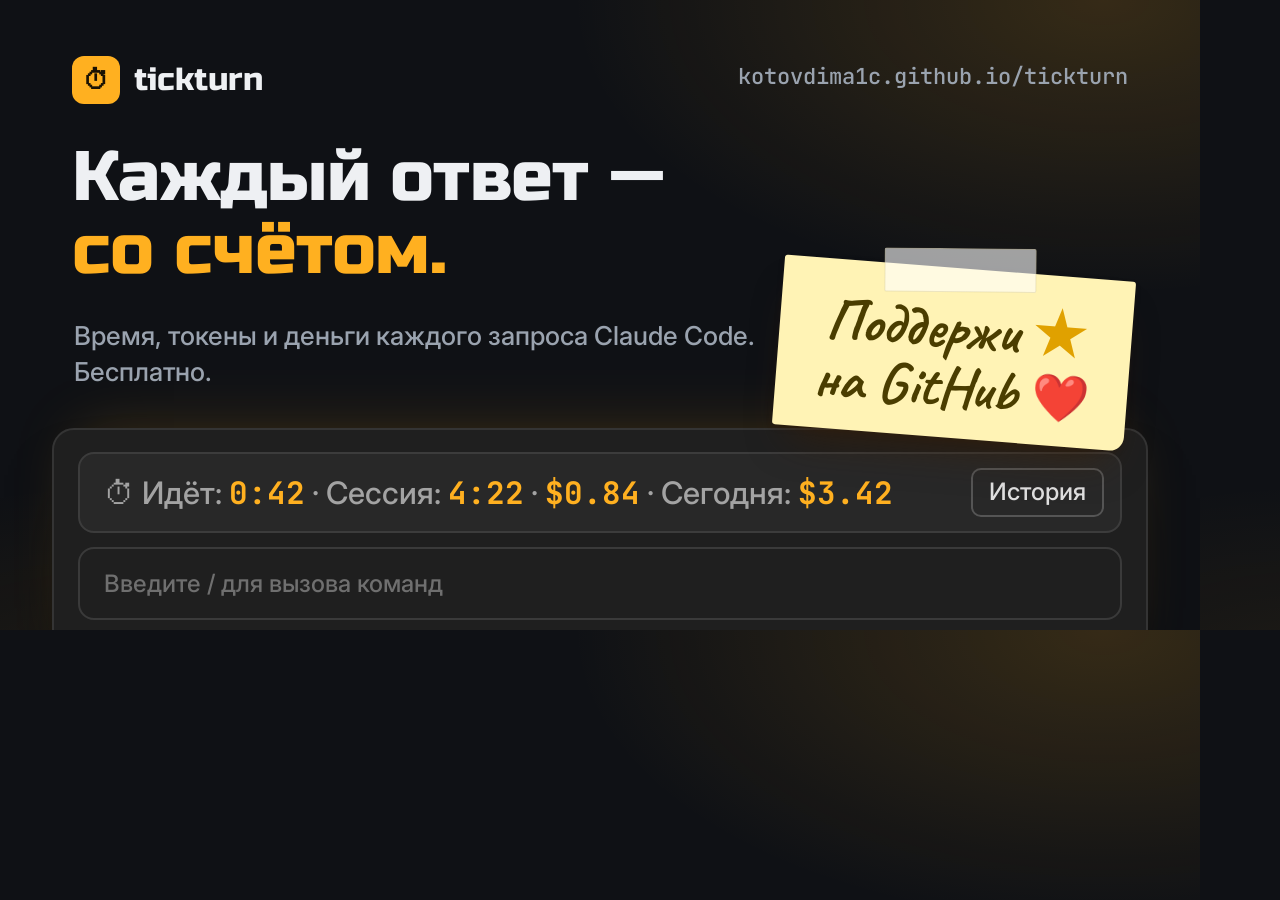
==== tools/og/og.html @ ff894da5 "Landing page and link preview; repair turns written without an end time; version 0.6.1 - docs/index." ====
<!doctype html>
<html lang="ru">
<head>
<meta charset="utf-8">
<!-- Баннер превью ссылки tickturn: 1200×630. Перерисовать: tools/og/render.ps1 → docs/og.png
     Правила — promo-playbook/playbook/02-banner.md. -->
<link href="https://fonts.googleapis.com/css2?family=Russo+One&family=Inter:wght@500;600&family=JetBrains+Mono:wght@500;700&family=Caveat:wght@700&display=block" rel="stylesheet">
<link href="sticker.css" rel="stylesheet">
<style>
  /* Палитра: ночной терминал #0f1115 и янтарь счётчика #ffb020. Метафора: таксометр — секунды тикают, сумма растёт.
     Композиция: заголовок сверху, полоса tickturn крупно снизу во всю ширину, стикер на её углу. */
  :root {
    --bg: #0f1115;
    --ink: #eef0f3;
    --ink-soft: #9aa3af;
    --accent: #ffb020;
    --accent-ink: #1a1203;

    --display: "Russo One", "Segoe UI", sans-serif;
    --body: "Inter", "Segoe UI", sans-serif;
    --mono: "JetBrains Mono", Consolas, monospace;

    --sticker-tilt: 4.5deg;
    --sticker-size: 58px;
  }
  * { box-sizing: border-box; }
  html, body { margin: 0; width: 1200px; height: 630px; overflow: hidden; }
  body {
    position: relative; color: var(--ink); font: 500 26px/1.4 var(--body);
    background:
      radial-gradient(760px 420px at 92% 0%, rgba(255, 176, 32, .16), transparent 70%),
      radial-gradient(600px 300px at 10% 110%, rgba(255, 176, 32, .07), transparent 70%),
      var(--bg);
  }

  .brand { position: absolute; left: 72px; top: 56px; display: flex; align-items: center; gap: 14px; font: 400 32px/1 var(--display); }
  .brand .logo {
    width: 48px; height: 48px; border-radius: 12px; display: grid; place-items: center;
    background: var(--accent); color: var(--accent-ink); font: 700 26px/1 var(--mono);
  }
  .url { position: absolute; right: 72px; top: 66px; font: 500 22px/1 var(--mono); color: var(--ink-soft); }

  h1 { position: absolute; left: 72px; top: 142px; width: 760px; margin: 0; font: 400 70px/1.04 var(--display); letter-spacing: -0.01em; }
  h1 .accent { color: var(--accent); }
  .sub { position: absolute; left: 74px; top: 318px; width: 700px; margin: 0; color: var(--ink-soft); }

  /* Герой: кусок окна Claude Code — полоса tickturn и поле ввода, уходит за нижний край */
  .app {
    position: absolute; left: 52px; right: 52px; top: 428px; height: 260px;
    background: #1f1f1f; border: 2px solid #343434; border-radius: 22px; padding: 22px 24px;
    box-shadow: 0 -20px 60px -30px rgba(255, 176, 32, .25), 0 40px 70px -30px rgba(0, 0, 0, .8);
  }
  .band {
    display: flex; align-items: center; gap: 18px; background: #282828; border: 2px solid #3c3c3c; border-radius: 16px;
    padding: 14px 16px 14px 24px; font: 500 31px/1.2 var(--body); color: #a3a3a3; white-space: nowrap;
  }
  .band .text { flex: 1; }
  .band b { font: 700 31px/1 var(--mono); color: var(--accent); }
  .band .hist { border: 2px solid #555; border-radius: 10px; padding: 8px 16px; color: #e0e0e0; font-size: 24px; }
  .input { margin-top: 14px; border: 2px solid #3a3a3a; border-radius: 16px; padding: 18px 24px; color: #6f6f6f; font-size: 24px; }

  .sticker { right: 70px; top: 268px; }
</style>
</head>
<body>
  <div class="brand"><span class="logo">⏱</span>tickturn</div>
  <div class="url">kotovdima1c.github.io/tickturn</div>

  <h1>Каждый ответ —<br><span class="accent">со&nbsp;счётом.</span></h1>
  <p class="sub">Время, токены и&nbsp;деньги каждого запроса Claude&nbsp;Code. Бесплатно.</p>

  <div class="app">
    <div class="band">
      <span class="text">⏱ Идёт: <b>0:42</b> · Сессия: <b>4:22</b> · <b>$0.84</b> · Сегодня: <b>$3.42</b></span>
      <span class="hist">История</span>
    </div>
    <div class="input">Введите / для вызова команд</div>
  </div>

  <div class="sticker">Поддержи <span class="star">★</span><br>на GitHub <span class="heart">❤️</span></div>
</body>
</html>
---- tools/og/sticker.css ----
/* Фирменная записка «Поддержи ★ на GitHub ❤️» для баннера 1200×630.
   Общая для всех проектов: цвет, шрифт и скотч не меняем — только место и размер.
   Нужен шрифт Caveat 700 (Google Fonts).
   Разметка: <div class="sticker">Поддержи <span class="star">★</span><br>на GitHub <span class="heart">❤️</span></div>
   Место задаётся в og.html: top/right/bottom/left и --sticker-tilt. */
.sticker {
  position: absolute; z-index: 3;
  padding: 30px 38px 22px;
  color: #4a3d00; background: #fff3b5;
  border-radius: 3px 3px 14px 3px;              /* загнутый правый нижний угол */
  box-shadow: 0 26px 40px -18px rgba(60, 30, 0, .6), 0 3px 6px rgba(60, 30, 0, .14);
  transform: rotate(var(--sticker-tilt, 4deg));
  text-align: center;
  font: 700 var(--sticker-size, 60px)/1.02 "Caveat", "Segoe Print", cursive;
}
.sticker::before {                               /* полоска скотча */
  content: ""; position: absolute; top: -20px; left: 50%;
  width: 150px; height: 42px; transform: translateX(-50%) rotate(-4deg);
  background: rgba(255, 255, 255, .6); border: 1px solid rgba(160, 140, 60, .2); border-radius: 2px;
}
.sticker .star { color: #e0a100; }
.sticker .heart { font-family: "Segoe UI Emoji", sans-serif; font-size: .8em; }
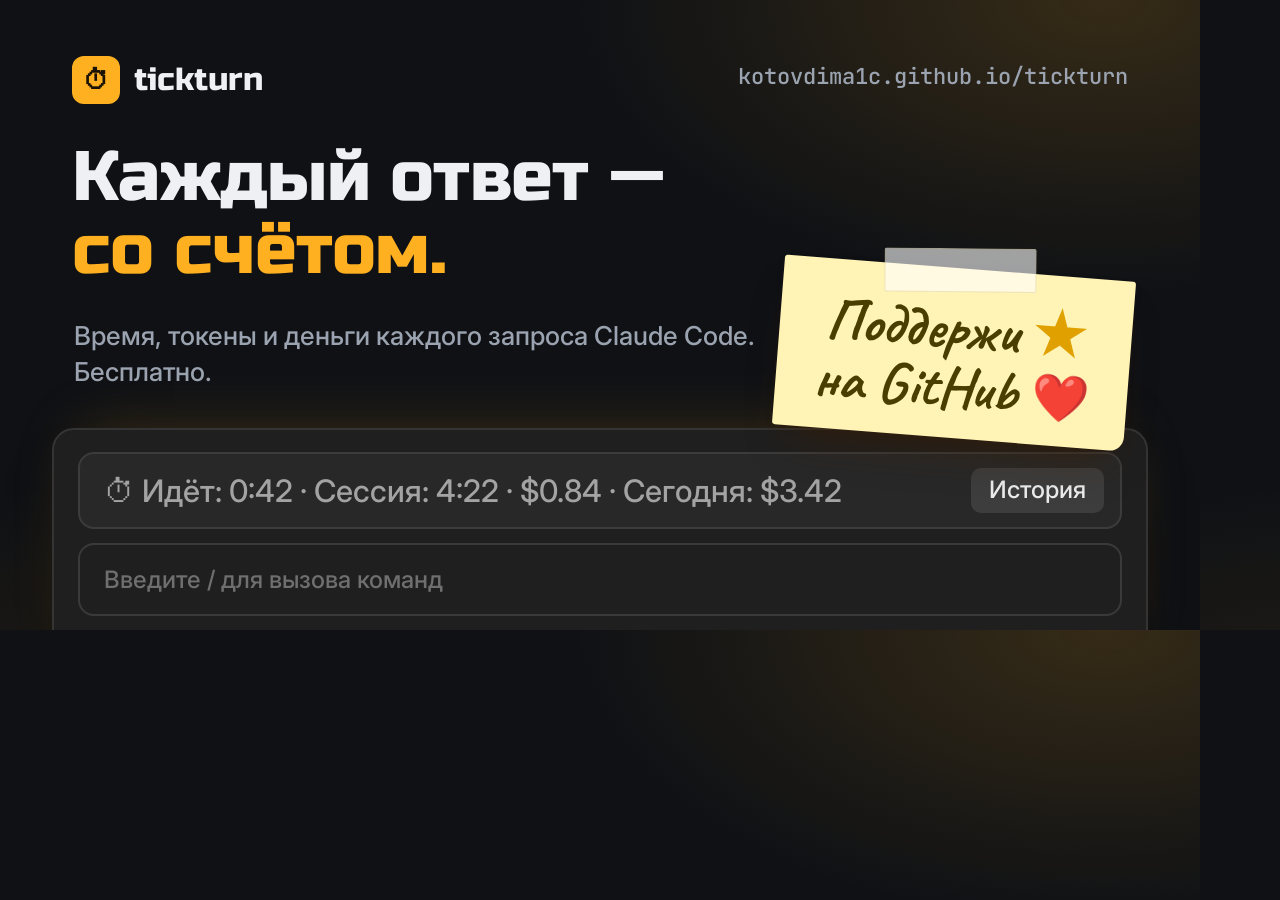
==== commit 169f937b: "Show the mod's band and pane in their real grey colours on the site and the link preview Amber stays" ====
--- a/tools/og/og.html
+++ b/tools/og/og.html
@@ -55,8 +55,8 @@
     padding: 14px 16px 14px 24px; font: 500 31px/1.2 var(--body); color: #a3a3a3; white-space: nowrap;
   }
   .band .text { flex: 1; }
-  .band b { font: 700 31px/1 var(--mono); color: var(--accent); }
-  .band .hist { border: 2px solid #555; border-radius: 10px; padding: 8px 16px; color: #e0e0e0; font-size: 24px; }
+  .band b { font-weight: 500; color: inherit; }
+  .band .hist { background: #3d3d3d; border-radius: 10px; padding: 8px 18px; color: #ececec; font-size: 24px; }
   .input { margin-top: 14px; border: 2px solid #3a3a3a; border-radius: 16px; padding: 18px 24px; color: #6f6f6f; font-size: 24px; }
 
   .sticker { right: 70px; top: 268px; }
